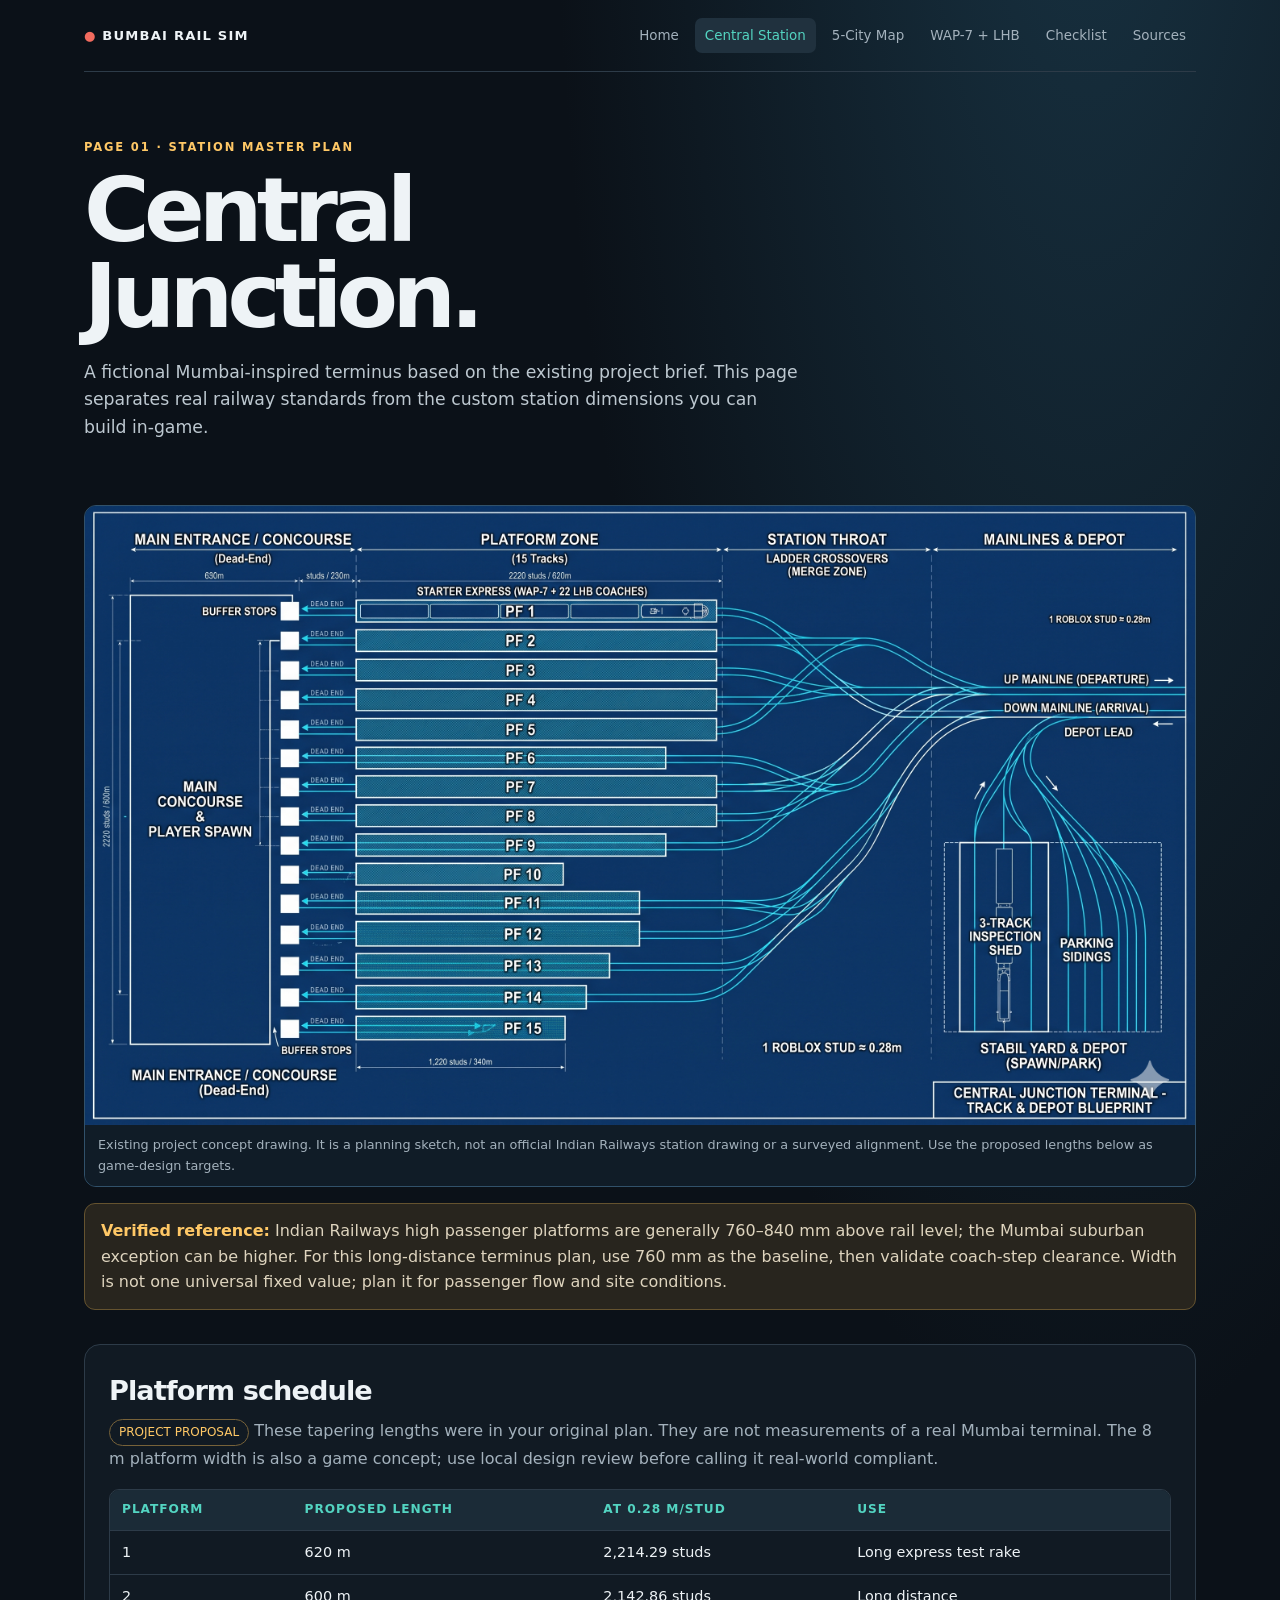
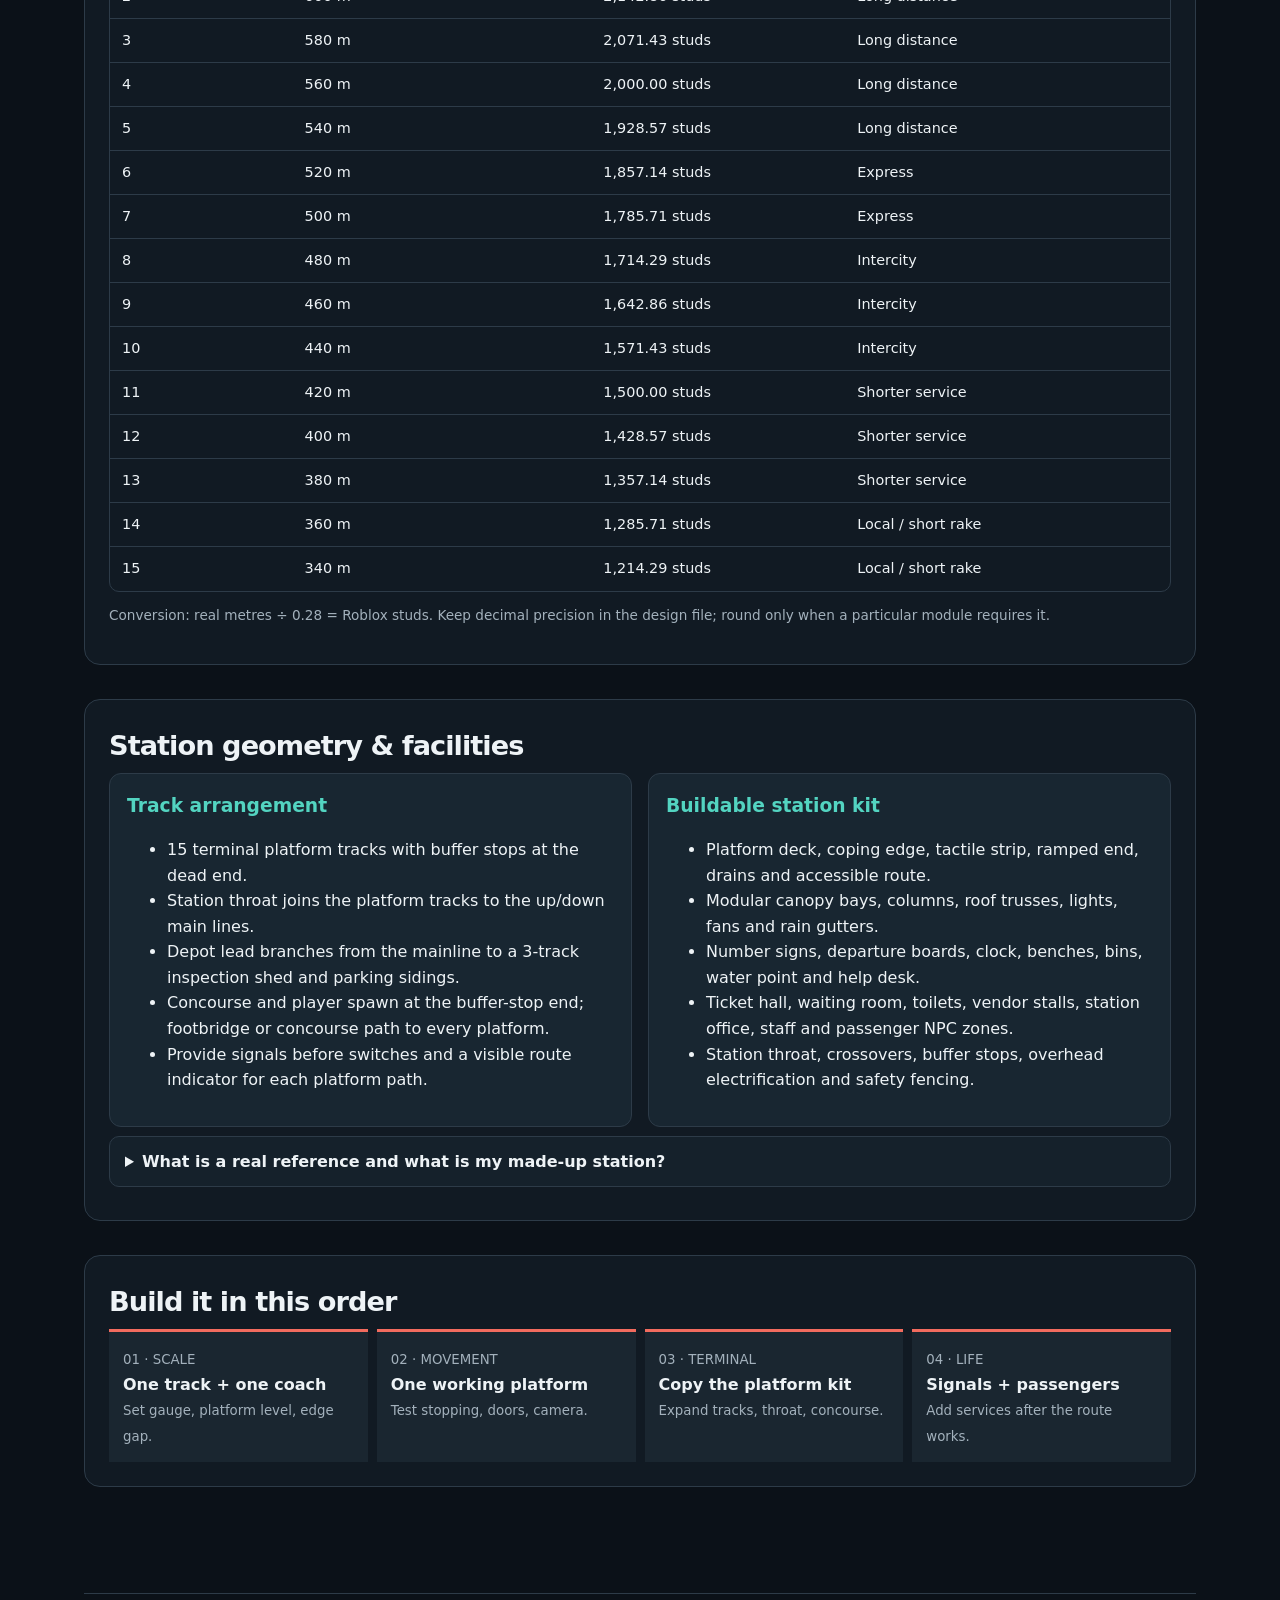
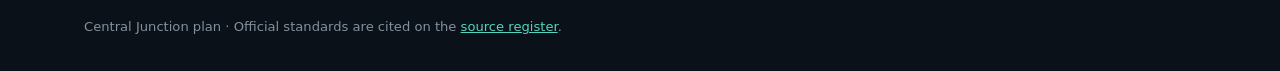
==== station.html @ 5c99d357 "updates" ====
<!doctype html><html lang="en"><head><meta charset="utf-8"><meta name="viewport" content="width=device-width,initial-scale=1"><title>Central Junction — Station Plan</title><link rel="stylesheet" href="styles/site.css"></head><body><div class="shell"><header class="top"><a class="brand" href="index.html"><span>●</span> Bumbai Rail Sim</a><nav class="nav"><a href="index.html">Home</a><a class="active" href="station.html">Central Station</a><a href="network.html">5-City Map</a><a href="trains.html">WAP-7 + LHB</a><a href="checklist.html">Checklist</a><a href="sources.html">Sources</a></nav></header><main><div class="hero"><div class="eyebrow">Page 01 · Station master plan</div><h1>Central<br>Junction.</h1><p>A fictional Mumbai-inspired terminus based on the existing project brief. This page separates real railway standards from the custom station dimensions you can build in-game.</p></div><figure class="diagram"><img src="image/platformblueprint.png" alt="Existing Central Junction schematic, showing concourse, platforms, station throat and depot" loading="lazy"><figcaption>Existing project concept drawing. It is a planning sketch, not an official Indian Railways station drawing or a surveyed alignment. Use the proposed lengths below as game-design targets.</figcaption></figure><div class="callout"><strong>Verified reference:</strong> Indian Railways high passenger platforms are generally 760–840 mm above rail level; the Mumbai suburban exception can be higher. For this long-distance terminus plan, use 760 mm as the baseline, then validate coach-step clearance. Width is not one universal fixed value; plan it for passenger flow and site conditions.</div><section class="section"><h2>Platform schedule</h2><p class="lead"><span class="tag proposed">PROJECT PROPOSAL</span> These tapering lengths were in your original plan. They are not measurements of a real Mumbai terminal. The 8 m platform width is also a game concept; use local design review before calling it real-world compliant.</p><div class="table-scroll"><table><thead><tr><th>Platform</th><th>Proposed length</th><th>At 0.28 m/stud</th><th>Use</th></tr></thead><tbody><tr><td>1</td><td>620 m</td><td>2,214.29 studs</td><td>Long express test rake</td></tr><tr><td>2</td><td>600 m</td><td>2,142.86 studs</td><td>Long distance</td></tr><tr><td>3</td><td>580 m</td><td>2,071.43 studs</td><td>Long distance</td></tr><tr><td>4</td><td>560 m</td><td>2,000.00 studs</td><td>Long distance</td></tr><tr><td>5</td><td>540 m</td><td>1,928.57 studs</td><td>Long distance</td></tr><tr><td>6</td><td>520 m</td><td>1,857.14 studs</td><td>Express</td></tr><tr><td>7</td><td>500 m</td><td>1,785.71 studs</td><td>Express</td></tr><tr><td>8</td><td>480 m</td><td>1,714.29 studs</td><td>Intercity</td></tr><tr><td>9</td><td>460 m</td><td>1,642.86 studs</td><td>Intercity</td></tr><tr><td>10</td><td>440 m</td><td>1,571.43 studs</td><td>Intercity</td></tr><tr><td>11</td><td>420 m</td><td>1,500.00 studs</td><td>Shorter service</td></tr><tr><td>12</td><td>400 m</td><td>1,428.57 studs</td><td>Shorter service</td></tr><tr><td>13</td><td>380 m</td><td>1,357.14 studs</td><td>Shorter service</td></tr><tr><td>14</td><td>360 m</td><td>1,285.71 studs</td><td>Local / short rake</td></tr><tr><td>15</td><td>340 m</td><td>1,214.29 studs</td><td>Local / short rake</td></tr></tbody></table></div><p class="small">Conversion: real metres ÷ 0.28 = Roblox studs. Keep decimal precision in the design file; round only when a particular module requires it.</p></section><section class="section"><h2>Station geometry & facilities</h2><div class="two"><article class="panel"><h3>Track arrangement</h3><ul><li>15 terminal platform tracks with buffer stops at the dead end.</li><li>Station throat joins the platform tracks to the up/down main lines.</li><li>Depot lead branches from the mainline to a 3-track inspection shed and parking sidings.</li><li>Concourse and player spawn at the buffer-stop end; footbridge or concourse path to every platform.</li><li>Provide signals before switches and a visible route indicator for each platform path.</li></ul></article><article class="panel"><h3>Buildable station kit</h3><ul><li>Platform deck, coping edge, tactile strip, ramped end, drains and accessible route.</li><li>Modular canopy bays, columns, roof trusses, lights, fans and rain gutters.</li><li>Number signs, departure boards, clock, benches, bins, water point and help desk.</li><li>Ticket hall, waiting room, toilets, vendor stalls, station office, staff and passenger NPC zones.</li><li>Station throat, crossovers, buffer stops, overhead electrification and safety fencing.</li></ul></article></div><details><summary>What is a real reference and what is my made-up station?</summary><p>The platform-height reference is from RDSO/Indian Railways material. The 15 platforms, 8 m width, specific lengths, building arrangement, station name and schematic track ladder are custom Bumbai Train Sim design decisions. A real station's exact drawings would need a named real terminal and its approved engineering plans.</p></details></section><section class="section"><h2>Build it in this order</h2><div class="phases"><div class="phase"><small>01 · SCALE</small><b>One track + one coach</b><small>Set gauge, platform level, edge gap.</small></div><div class="phase"><small>02 · MOVEMENT</small><b>One working platform</b><small>Test stopping, doors, camera.</small></div><div class="phase"><small>03 · TERMINAL</small><b>Copy the platform kit</b><small>Expand tracks, throat, concourse.</small></div><div class="phase"><small>04 · LIFE</small><b>Signals + passengers</b><small>Add services after the route works.</small></div></div></section></main><footer class="footer">Central Junction plan · Official standards are cited on the <a href="sources.html">source register</a>.</footer></div></body></html>
---- styles/site.css ----
:root{--bg:#0b1118;--panel:#131d27;--panel2:#1b2935;--line:#2d3b48;--text:#eef3f6;--muted:#a3b1bc;--teal:#53d4c1;--amber:#ffc866;--red:#f26b5e;--max:1160px}*{box-sizing:border-box}html{scroll-behavior:smooth}body{margin:0;background:radial-gradient(ellipse at 85% -10%,#183343 0,transparent 35%),var(--bg);color:var(--text);font:16px/1.6 Inter,system-ui,"Segoe UI",sans-serif}a{color:var(--teal)}.shell{max-width:var(--max);margin:auto;padding:0 24px}.top{min-height:72px;border-bottom:1px solid var(--line);display:flex;align-items:center;justify-content:space-between;gap:24px}.brand{font-weight:900;letter-spacing:.09em;text-transform:uppercase;color:var(--text);font-size:.82rem;white-space:nowrap;text-decoration:none}.brand span{color:var(--red)}.nav{display:flex;gap:6px;flex-wrap:wrap;justify-content:flex-end}.nav a{color:var(--muted);padding:7px 10px;border-radius:7px;text-decoration:none;font-size:.84rem}.nav a:hover,.nav a.active{background:#20313e;color:var(--teal)}main{padding:34px 0 72px}.eyebrow{font-weight:850;text-transform:uppercase;letter-spacing:.16em;color:var(--amber);font-size:.72rem}.hero{padding:32px 0 30px}.hero h1{font-size:clamp(2.8rem,7vw,6.2rem);line-height:.95;letter-spacing:-.065em;margin:12px 0 20px}.hero p{max-width:720px;color:#bdc8d0;font-size:1.08rem}.hero-grid{display:grid;grid-template-columns:1.3fr .7fr;gap:22px;align-items:end}.hero-note{background:linear-gradient(145deg,#1d3541,#18232d);border:1px solid var(--line);padding:20px;border-radius:14px}.hero-note strong{font-size:1.5rem;color:var(--teal);display:block}.hero-note small{color:var(--muted)}.cards{display:grid;grid-template-columns:repeat(3,1fr);gap:14px;margin:20px 0}.card{background:linear-gradient(155deg,#16232d,#111a22);border:1px solid var(--line);border-radius:15px;padding:18px;display:flex;flex-direction:column;min-height:190px}.card .kicker{font-size:.72rem;letter-spacing:.13em;font-weight:850;color:var(--red);text-transform:uppercase}.card h2,.card h3{margin:8px 0;font-size:1.35rem;letter-spacing:-.02em}.card p{color:var(--muted);font-size:.92rem;margin:0 0 18px}.card .more{margin-top:auto;font-weight:800;text-decoration:none}.section{margin:34px 0;padding:24px;background:rgba(19,29,39,.82);border:1px solid var(--line);border-radius:16px}.section h2{font-size:1.7rem;letter-spacing:-.035em;margin:0 0 5px}.lead{color:var(--muted);margin:0 0 18px}.two{display:grid;grid-template-columns:1fr 1fr;gap:16px}.panel{background:#182631;border:1px solid var(--line);border-radius:12px;padding:17px}.panel h3{color:var(--teal);margin:0 0 8px}.small{font-size:.85rem;color:var(--muted)}.tag{display:inline-block;border:1px solid #41515e;border-radius:999px;color:var(--muted);padding:3px 9px;font-size:.75rem}.tag.official{color:var(--teal);border-color:#31766f}.tag.proposed{color:var(--amber);border-color:#776239}.tag.derived{color:#c5a8ff;border-color:#675486}.table-scroll{overflow:auto;border:1px solid var(--line);border-radius:10px}table{border-collapse:collapse;width:100%;min-width:580px}th,td{text-align:left;padding:10px 12px;border-bottom:1px solid var(--line)}th{background:#1b2b37;color:var(--teal);font-size:.76rem;letter-spacing:.08em;text-transform:uppercase}tr:last-child td{border-bottom:0}td{font-size:.9rem}details{margin:9px 0;border:1px solid var(--line);background:#15212b;border-radius:10px}summary{cursor:pointer;padding:12px 15px;font-weight:750}details p,details ul{margin:0;padding:0 16px 16px;color:var(--muted)}.diagram{margin:16px 0;background:#102536;border:1px solid #31516a;border-radius:12px;overflow:hidden}.diagram img{display:block;width:100%;height:auto}.diagram figcaption{padding:10px 13px;color:var(--muted);font-size:.8rem;background:#101c27}.diagram svg{display:block;width:100%;height:auto}.map-legend{display:flex;gap:14px;flex-wrap:wrap;color:var(--muted);font-size:.82rem}.map-legend i{display:inline-block;width:18px;height:4px;background:var(--teal);vertical-align:middle;margin-right:5px}.map-legend i.alt{background:var(--amber)}.scale-note{padding:13px 15px;border-left:3px solid var(--amber);background:#252a2a;border-radius:0 8px 8px 0;color:#c6cbd0;margin:14px 0}.scale-note b{color:var(--text)}.thumbs{display:grid;grid-template-columns:1fr 1fr;gap:14px}.thumbs .diagram{margin:0}.spec-grid{display:grid;grid-template-columns:repeat(3,1fr);gap:10px;margin:12px 0}.spec{background:#1b2934;border-radius:9px;padding:12px}.spec b{display:block;color:var(--amber);font-size:1.15rem}.spec span{color:var(--muted);font-size:.8rem}.phases{display:grid;grid-template-columns:repeat(4,1fr);gap:9px}.phase{padding:14px;border-top:3px solid var(--red);background:#1a2630}.phase b{display:block}.phase small{color:var(--muted)}.check-progress{height:9px;background:#26333d;border-radius:10px;overflow:hidden;margin:14px 0 5px}.check-progress span{display:block;background:var(--teal);height:100%;width:0;transition:width .2s}.check-group{margin:12px 0;border:1px solid var(--line);border-radius:11px;background:#111b24}.check-group summary{list-style:none;display:flex;justify-content:space-between}.check-group summary::-webkit-details-marker{display:none}.check-group summary:after{content:"＋";color:var(--amber)}.check-group[open] summary:after{content:"−"}.check-row{display:flex;gap:10px;padding:9px 14px;border-top:1px solid #293641;color:#d8e0e5;font-size:.9rem}.check-row input{accent-color:var(--teal);margin-top:5px;flex:none}.check-row.done span{color:var(--muted);text-decoration:line-through}.source-list li{margin:10px 0;color:var(--muted)}.source-list a{color:var(--teal)}.footer{border-top:1px solid var(--line);padding:22px 0 34px;color:#82919d;font-size:.82rem}.btn{display:inline-block;background:var(--red);color:white;text-decoration:none;font-weight:850;padding:10px 14px;border-radius:8px}.btn:hover{background:#ff8175}.callout{border:1px solid #65532f;background:#28251e;padding:14px 16px;border-radius:11px;color:#ded4be}.callout strong{color:var(--amber)}@media(max-width:780px){.shell{padding:0 16px}.top{align-items:flex-start;padding:14px 0;flex-direction:column;gap:8px}.nav{justify-content:flex-start}.hero-grid,.two{grid-template-columns:1fr}.cards{grid-template-columns:1fr 1fr}.phases{grid-template-columns:1fr 1fr}.spec-grid{grid-template-columns:1fr 1fr}.section{padding:18px}.thumbs{grid-template-columns:1fr}}@media(max-width:500px){.cards{grid-template-columns:1fr}.hero h1{font-size:3.1rem}.nav a{padding:6px 7px;font-size:.78rem}.phases,.spec-grid{grid-template-columns:1fr}}
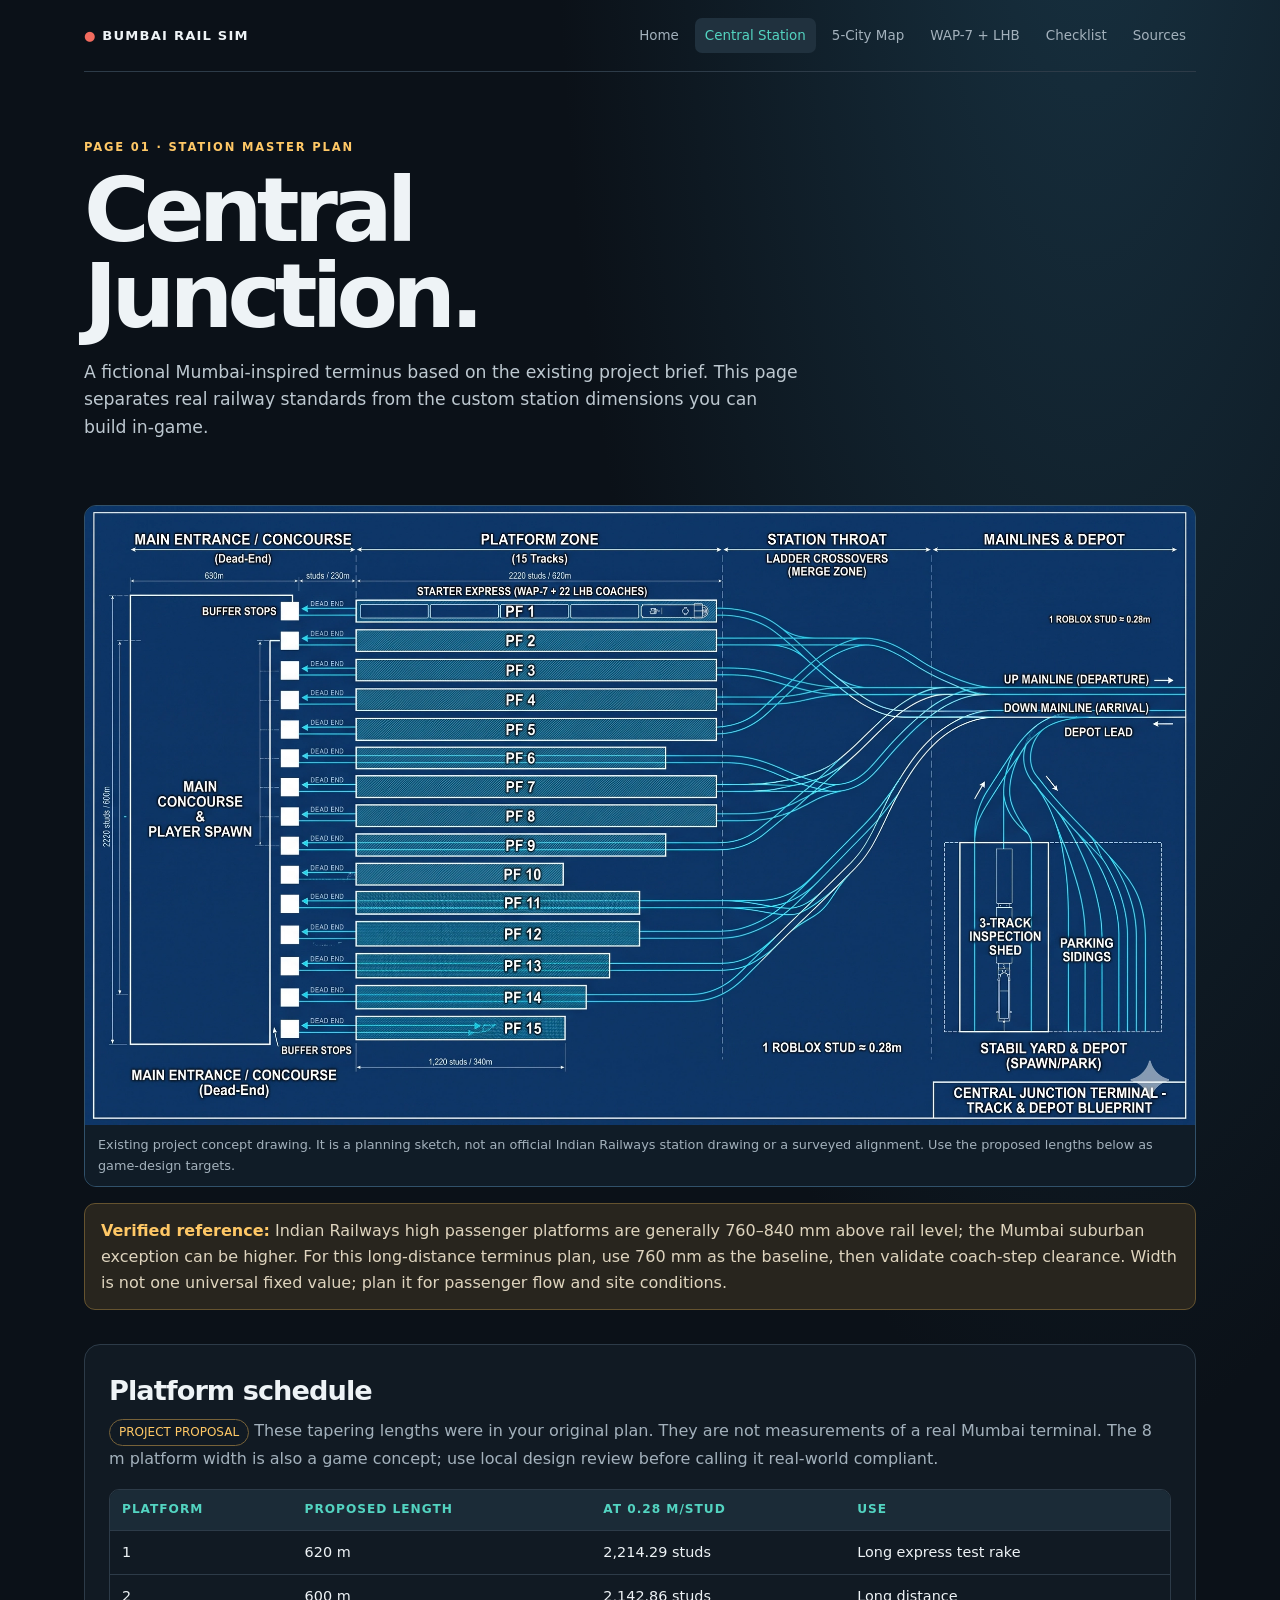
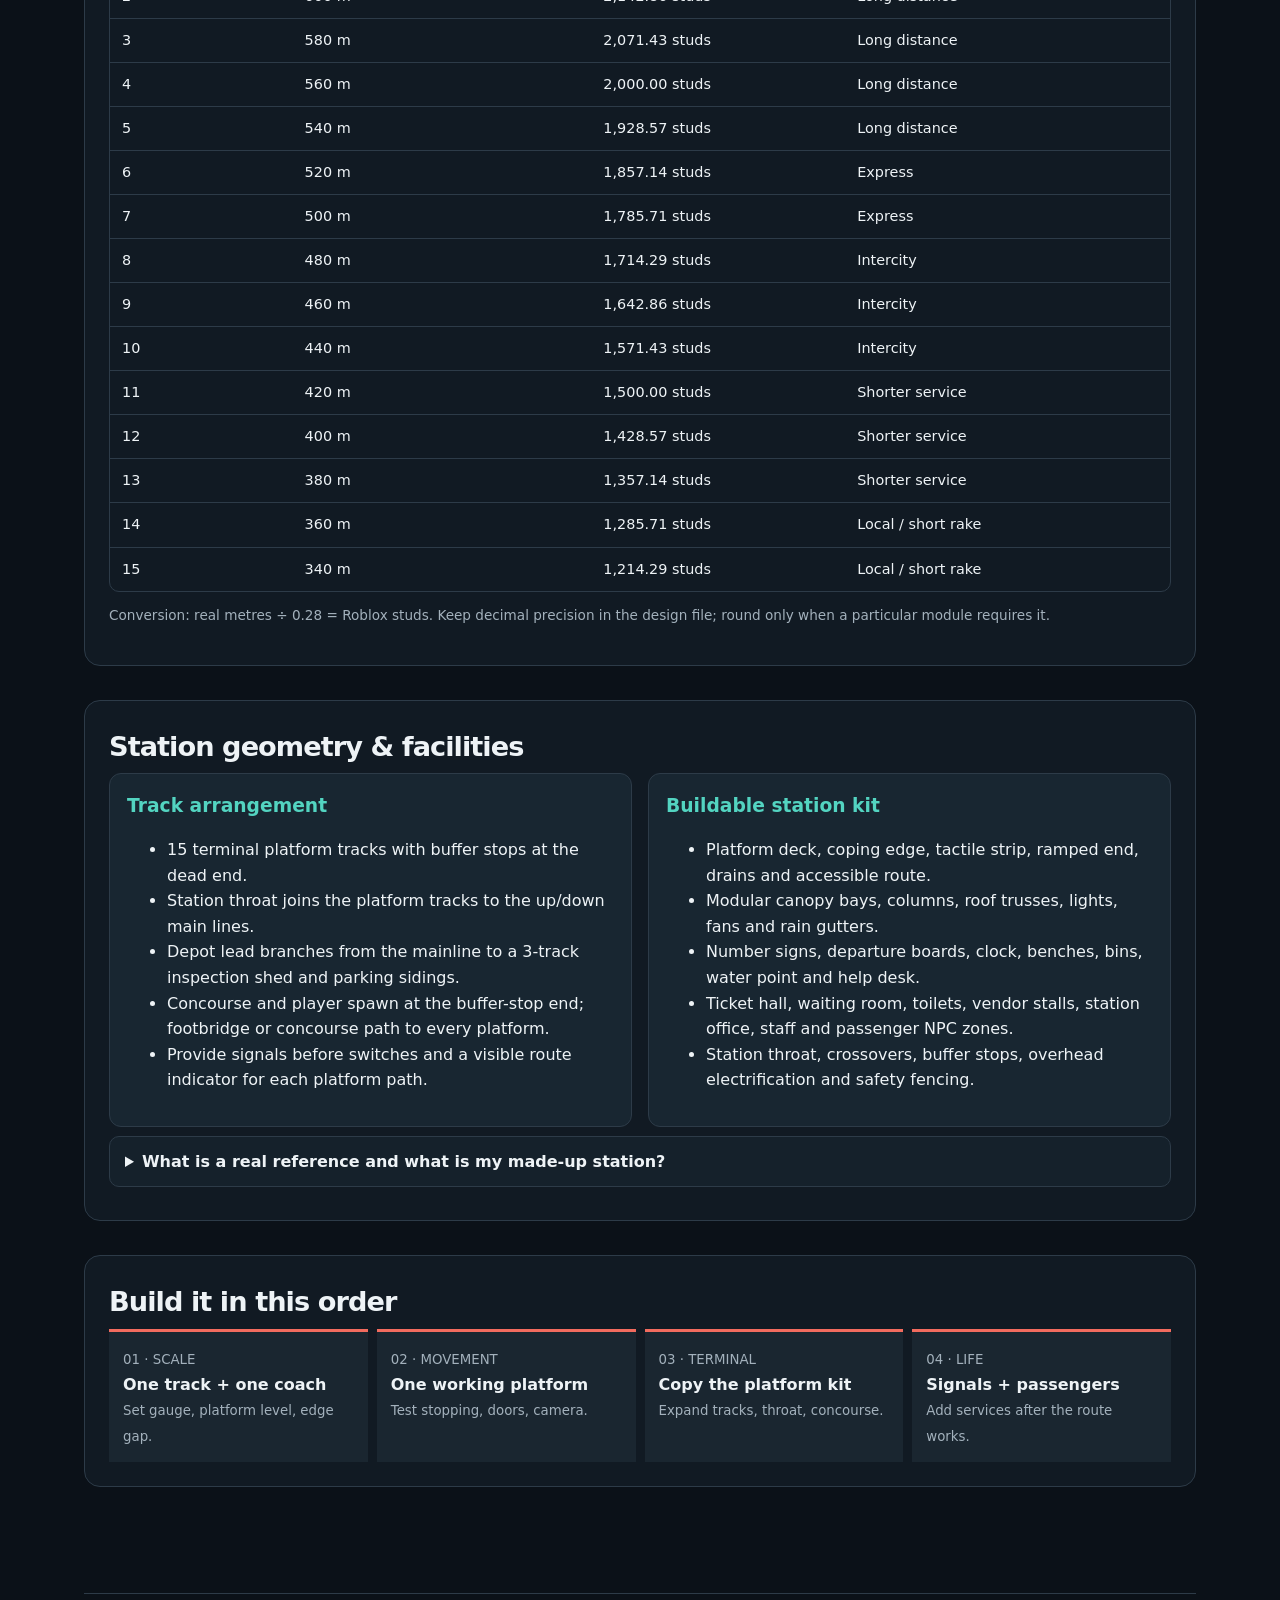
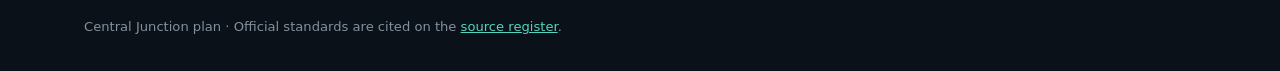
==== commit 0545def8: "Optimize Pages image payload" ====
--- a/station.html
+++ b/station.html
@@ -1 +1 @@
-<!doctype html><html lang="en"><head><meta charset="utf-8"><meta name="viewport" content="width=device-width,initial-scale=1"><title>Central Junction — Station Plan</title><link rel="stylesheet" href="styles/site.css"></head><body><div class="shell"><header class="top"><a class="brand" href="index.html"><span>●</span> Bumbai Rail Sim</a><nav class="nav"><a href="index.html">Home</a><a class="active" href="station.html">Central Station</a><a href="network.html">5-City Map</a><a href="trains.html">WAP-7 + LHB</a><a href="checklist.html">Checklist</a><a href="sources.html">Sources</a></nav></header><main><div class="hero"><div class="eyebrow">Page 01 · Station master plan</div><h1>Central<br>Junction.</h1><p>A fictional Mumbai-inspired terminus based on the existing project brief. This page separates real railway standards from the custom station dimensions you can build in-game.</p></div><figure class="diagram"><img src="image/platformblueprint.png" alt="Existing Central Junction schematic, showing concourse, platforms, station throat and depot" loading="lazy"><figcaption>Existing project concept drawing. It is a planning sketch, not an official Indian Railways station drawing or a surveyed alignment. Use the proposed lengths below as game-design targets.</figcaption></figure><div class="callout"><strong>Verified reference:</strong> Indian Railways high passenger platforms are generally 760–840 mm above rail level; the Mumbai suburban exception can be higher. For this long-distance terminus plan, use 760 mm as the baseline, then validate coach-step clearance. Width is not one universal fixed value; plan it for passenger flow and site conditions.</div><section class="section"><h2>Platform schedule</h2><p class="lead"><span class="tag proposed">PROJECT PROPOSAL</span> These tapering lengths were in your original plan. They are not measurements of a real Mumbai terminal. The 8 m platform width is also a game concept; use local design review before calling it real-world compliant.</p><div class="table-scroll"><table><thead><tr><th>Platform</th><th>Proposed length</th><th>At 0.28 m/stud</th><th>Use</th></tr></thead><tbody><tr><td>1</td><td>620 m</td><td>2,214.29 studs</td><td>Long express test rake</td></tr><tr><td>2</td><td>600 m</td><td>2,142.86 studs</td><td>Long distance</td></tr><tr><td>3</td><td>580 m</td><td>2,071.43 studs</td><td>Long distance</td></tr><tr><td>4</td><td>560 m</td><td>2,000.00 studs</td><td>Long distance</td></tr><tr><td>5</td><td>540 m</td><td>1,928.57 studs</td><td>Long distance</td></tr><tr><td>6</td><td>520 m</td><td>1,857.14 studs</td><td>Express</td></tr><tr><td>7</td><td>500 m</td><td>1,785.71 studs</td><td>Express</td></tr><tr><td>8</td><td>480 m</td><td>1,714.29 studs</td><td>Intercity</td></tr><tr><td>9</td><td>460 m</td><td>1,642.86 studs</td><td>Intercity</td></tr><tr><td>10</td><td>440 m</td><td>1,571.43 studs</td><td>Intercity</td></tr><tr><td>11</td><td>420 m</td><td>1,500.00 studs</td><td>Shorter service</td></tr><tr><td>12</td><td>400 m</td><td>1,428.57 studs</td><td>Shorter service</td></tr><tr><td>13</td><td>380 m</td><td>1,357.14 studs</td><td>Shorter service</td></tr><tr><td>14</td><td>360 m</td><td>1,285.71 studs</td><td>Local / short rake</td></tr><tr><td>15</td><td>340 m</td><td>1,214.29 studs</td><td>Local / short rake</td></tr></tbody></table></div><p class="small">Conversion: real metres ÷ 0.28 = Roblox studs. Keep decimal precision in the design file; round only when a particular module requires it.</p></section><section class="section"><h2>Station geometry & facilities</h2><div class="two"><article class="panel"><h3>Track arrangement</h3><ul><li>15 terminal platform tracks with buffer stops at the dead end.</li><li>Station throat joins the platform tracks to the up/down main lines.</li><li>Depot lead branches from the mainline to a 3-track inspection shed and parking sidings.</li><li>Concourse and player spawn at the buffer-stop end; footbridge or concourse path to every platform.</li><li>Provide signals before switches and a visible route indicator for each platform path.</li></ul></article><article class="panel"><h3>Buildable station kit</h3><ul><li>Platform deck, coping edge, tactile strip, ramped end, drains and accessible route.</li><li>Modular canopy bays, columns, roof trusses, lights, fans and rain gutters.</li><li>Number signs, departure boards, clock, benches, bins, water point and help desk.</li><li>Ticket hall, waiting room, toilets, vendor stalls, station office, staff and passenger NPC zones.</li><li>Station throat, crossovers, buffer stops, overhead electrification and safety fencing.</li></ul></article></div><details><summary>What is a real reference and what is my made-up station?</summary><p>The platform-height reference is from RDSO/Indian Railways material. The 15 platforms, 8 m width, specific lengths, building arrangement, station name and schematic track ladder are custom Bumbai Train Sim design decisions. A real station's exact drawings would need a named real terminal and its approved engineering plans.</p></details></section><section class="section"><h2>Build it in this order</h2><div class="phases"><div class="phase"><small>01 · SCALE</small><b>One track + one coach</b><small>Set gauge, platform level, edge gap.</small></div><div class="phase"><small>02 · MOVEMENT</small><b>One working platform</b><small>Test stopping, doors, camera.</small></div><div class="phase"><small>03 · TERMINAL</small><b>Copy the platform kit</b><small>Expand tracks, throat, concourse.</small></div><div class="phase"><small>04 · LIFE</small><b>Signals + passengers</b><small>Add services after the route works.</small></div></div></section></main><footer class="footer">Central Junction plan · Official standards are cited on the <a href="sources.html">source register</a>.</footer></div></body></html>+<!doctype html><html lang="en"><head><meta charset="utf-8"><meta name="viewport" content="width=device-width,initial-scale=1"><title>Central Junction — Station Plan</title><link rel="stylesheet" href="styles/site.css"></head><body><div class="shell"><header class="top"><a class="brand" href="index.html"><span>●</span> Bumbai Rail Sim</a><nav class="nav"><a href="index.html">Home</a><a class="active" href="station.html">Central Station</a><a href="network.html">5-City Map</a><a href="trains.html">WAP-7 + LHB</a><a href="checklist.html">Checklist</a><a href="sources.html">Sources</a></nav></header><main><div class="hero"><div class="eyebrow">Page 01 · Station master plan</div><h1>Central<br>Junction.</h1><p>A fictional Mumbai-inspired terminus based on the existing project brief. This page separates real railway standards from the custom station dimensions you can build in-game.</p></div><figure class="diagram"><img src="image/platformblueprint.webp" alt="Existing Central Junction schematic, showing concourse, platforms, station throat and depot" loading="lazy"><figcaption>Existing project concept drawing. It is a planning sketch, not an official Indian Railways station drawing or a surveyed alignment. Use the proposed lengths below as game-design targets.</figcaption></figure><div class="callout"><strong>Verified reference:</strong> Indian Railways high passenger platforms are generally 760–840 mm above rail level; the Mumbai suburban exception can be higher. For this long-distance terminus plan, use 760 mm as the baseline, then validate coach-step clearance. Width is not one universal fixed value; plan it for passenger flow and site conditions.</div><section class="section"><h2>Platform schedule</h2><p class="lead"><span class="tag proposed">PROJECT PROPOSAL</span> These tapering lengths were in your original plan. They are not measurements of a real Mumbai terminal. The 8 m platform width is also a game concept; use local design review before calling it real-world compliant.</p><div class="table-scroll"><table><thead><tr><th>Platform</th><th>Proposed length</th><th>At 0.28 m/stud</th><th>Use</th></tr></thead><tbody><tr><td>1</td><td>620 m</td><td>2,214.29 studs</td><td>Long express test rake</td></tr><tr><td>2</td><td>600 m</td><td>2,142.86 studs</td><td>Long distance</td></tr><tr><td>3</td><td>580 m</td><td>2,071.43 studs</td><td>Long distance</td></tr><tr><td>4</td><td>560 m</td><td>2,000.00 studs</td><td>Long distance</td></tr><tr><td>5</td><td>540 m</td><td>1,928.57 studs</td><td>Long distance</td></tr><tr><td>6</td><td>520 m</td><td>1,857.14 studs</td><td>Express</td></tr><tr><td>7</td><td>500 m</td><td>1,785.71 studs</td><td>Express</td></tr><tr><td>8</td><td>480 m</td><td>1,714.29 studs</td><td>Intercity</td></tr><tr><td>9</td><td>460 m</td><td>1,642.86 studs</td><td>Intercity</td></tr><tr><td>10</td><td>440 m</td><td>1,571.43 studs</td><td>Intercity</td></tr><tr><td>11</td><td>420 m</td><td>1,500.00 studs</td><td>Shorter service</td></tr><tr><td>12</td><td>400 m</td><td>1,428.57 studs</td><td>Shorter service</td></tr><tr><td>13</td><td>380 m</td><td>1,357.14 studs</td><td>Shorter service</td></tr><tr><td>14</td><td>360 m</td><td>1,285.71 studs</td><td>Local / short rake</td></tr><tr><td>15</td><td>340 m</td><td>1,214.29 studs</td><td>Local / short rake</td></tr></tbody></table></div><p class="small">Conversion: real metres ÷ 0.28 = Roblox studs. Keep decimal precision in the design file; round only when a particular module requires it.</p></section><section class="section"><h2>Station geometry & facilities</h2><div class="two"><article class="panel"><h3>Track arrangement</h3><ul><li>15 terminal platform tracks with buffer stops at the dead end.</li><li>Station throat joins the platform tracks to the up/down main lines.</li><li>Depot lead branches from the mainline to a 3-track inspection shed and parking sidings.</li><li>Concourse and player spawn at the buffer-stop end; footbridge or concourse path to every platform.</li><li>Provide signals before switches and a visible route indicator for each platform path.</li></ul></article><article class="panel"><h3>Buildable station kit</h3><ul><li>Platform deck, coping edge, tactile strip, ramped end, drains and accessible route.</li><li>Modular canopy bays, columns, roof trusses, lights, fans and rain gutters.</li><li>Number signs, departure boards, clock, benches, bins, water point and help desk.</li><li>Ticket hall, waiting room, toilets, vendor stalls, station office, staff and passenger NPC zones.</li><li>Station throat, crossovers, buffer stops, overhead electrification and safety fencing.</li></ul></article></div><details><summary>What is a real reference and what is my made-up station?</summary><p>The platform-height reference is from RDSO/Indian Railways material. The 15 platforms, 8 m width, specific lengths, building arrangement, station name and schematic track ladder are custom Bumbai Train Sim design decisions. A real station's exact drawings would need a named real terminal and its approved engineering plans.</p></details></section><section class="section"><h2>Build it in this order</h2><div class="phases"><div class="phase"><small>01 · SCALE</small><b>One track + one coach</b><small>Set gauge, platform level, edge gap.</small></div><div class="phase"><small>02 · MOVEMENT</small><b>One working platform</b><small>Test stopping, doors, camera.</small></div><div class="phase"><small>03 · TERMINAL</small><b>Copy the platform kit</b><small>Expand tracks, throat, concourse.</small></div><div class="phase"><small>04 · LIFE</small><b>Signals + passengers</b><small>Add services after the route works.</small></div></div></section></main><footer class="footer">Central Junction plan · Official standards are cited on the <a href="sources.html">source register</a>.</footer></div></body></html>
